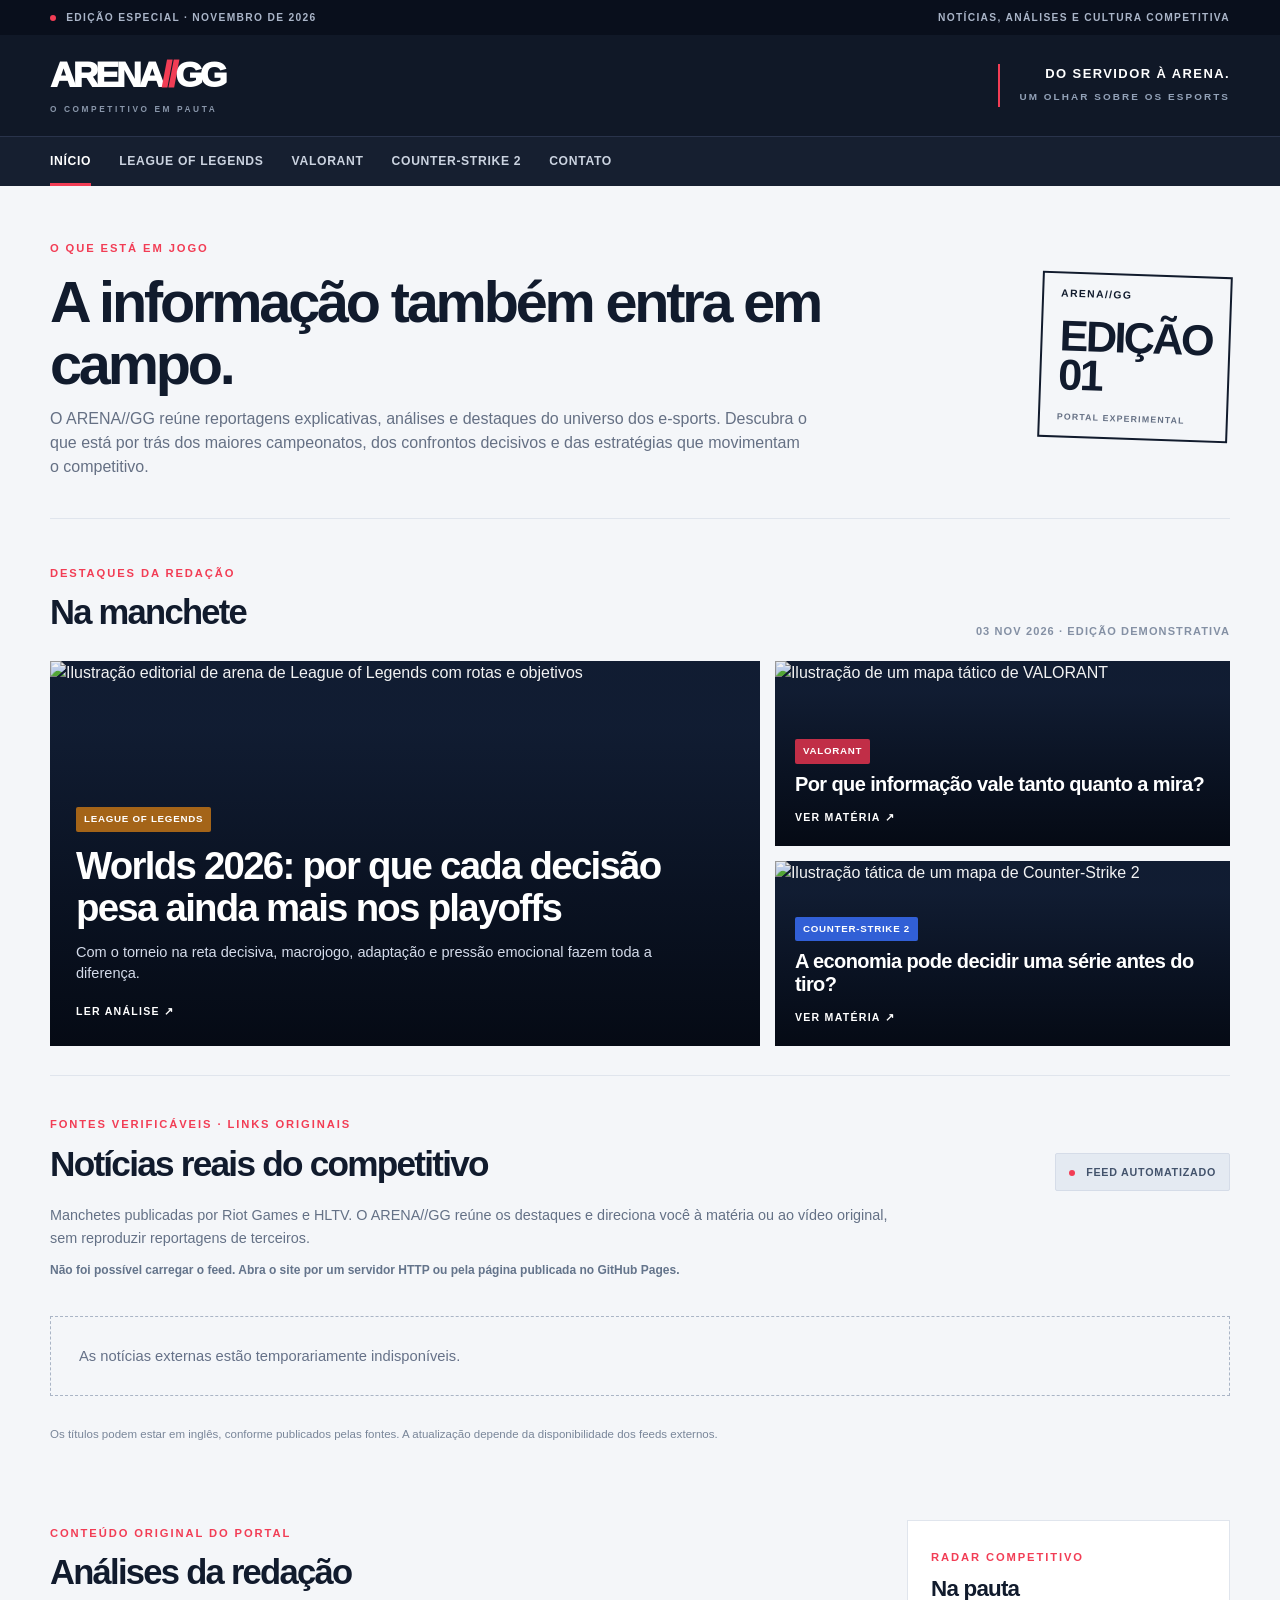
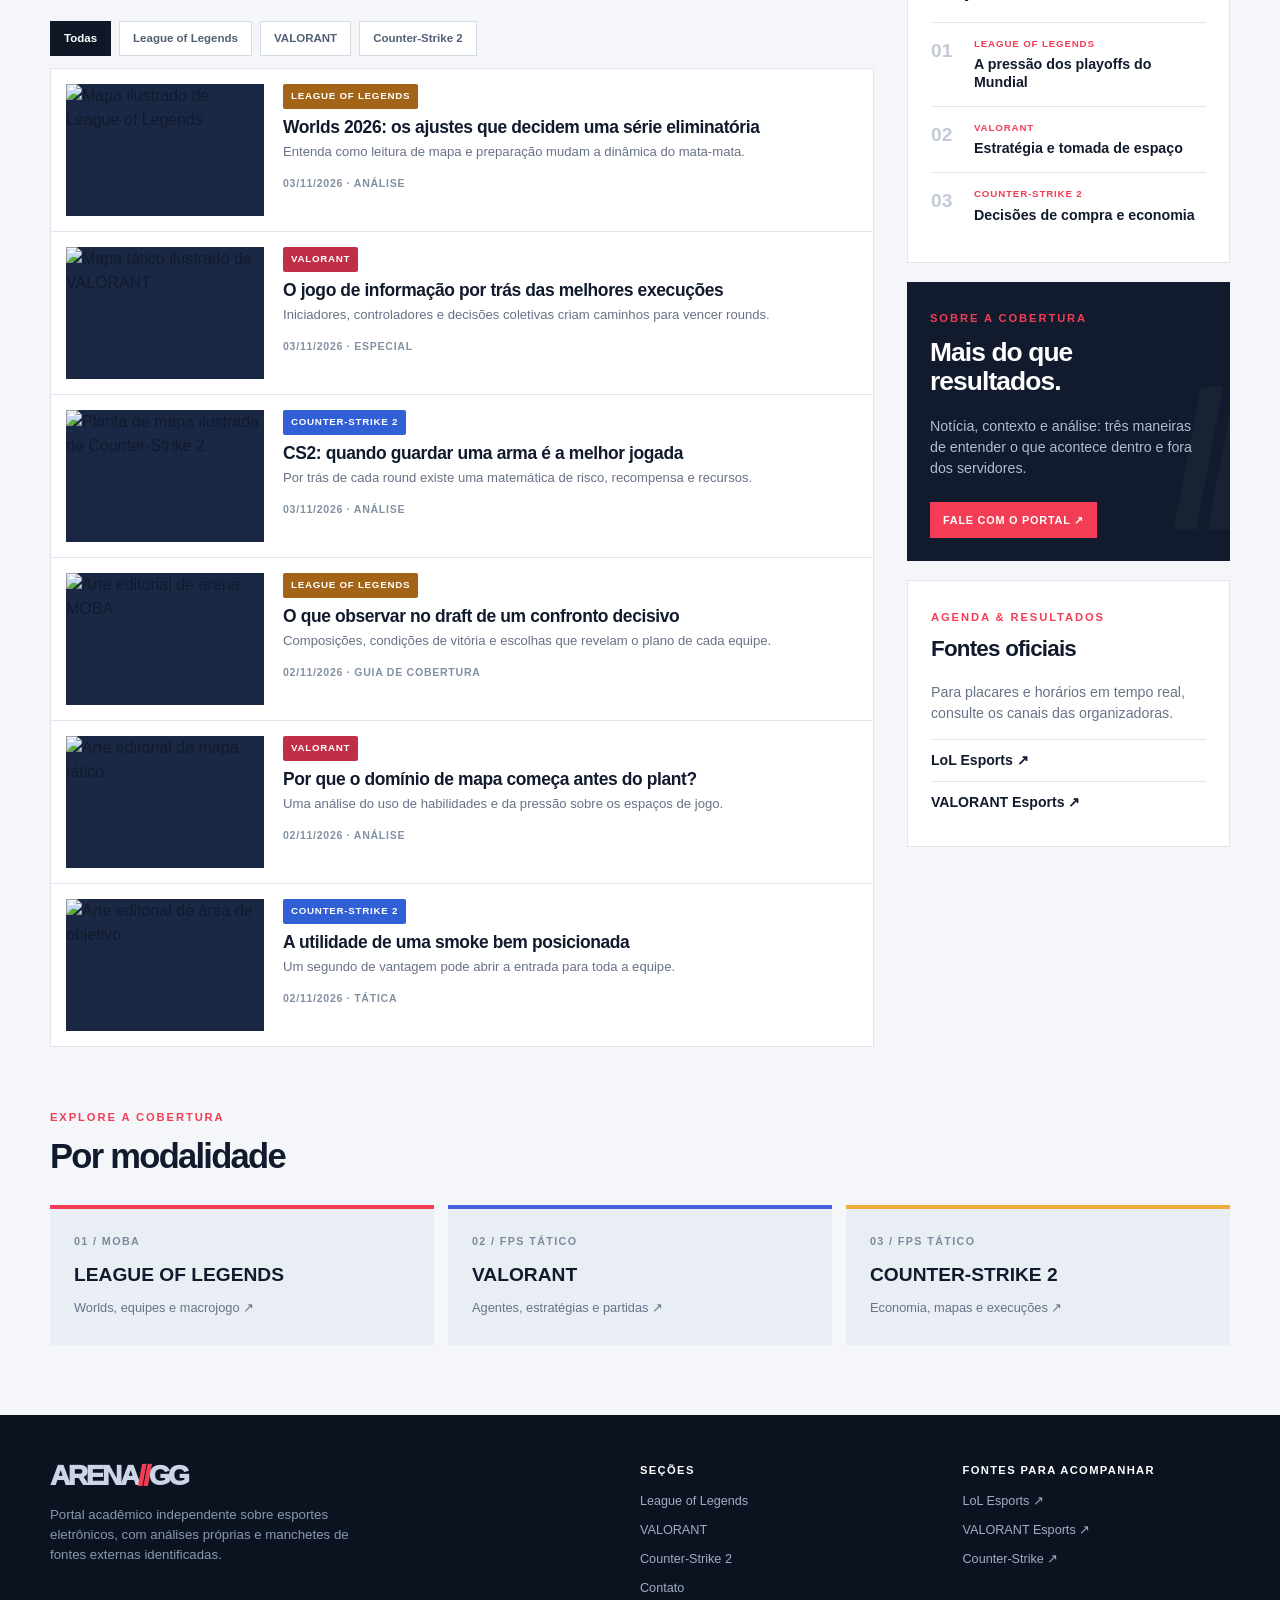
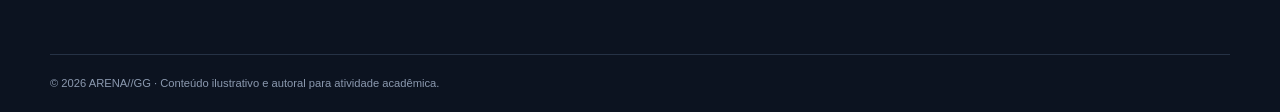
==== index.html @ a401335f "Add files via upload" ====
<!DOCTYPE html>
<html lang="pt-BR"><head><meta charset="UTF-8"><meta name="viewport" content="width=device-width,initial-scale=1"><meta name="theme-color" content="#101827"><meta name="description" content="Portal acadêmico de notícias e análises de League of Legends, VALORANT e Counter-Strike 2."><title>Início · Notícias de esports | ARENA//GG</title><link rel="stylesheet" href="style.css"><script src="script.js" defer></script></head>
<body><a class="skip" href="#conteudo">Pular para o conteúdo principal</a>
<div class="topline"><div class="shell top-inner"><span><span class="red-dot"></span> EDIÇÃO ESPECIAL · NOVEMBRO DE 2026</span><span>NOTÍCIAS, ANÁLISES E CULTURA COMPETITIVA</span></div></div>
<header class="site-header"><div class="shell head-row"><a class="logo" href="index.html" aria-label="ARENA GG - página inicial">ARENA<span>//</span>GG<small>O COMPETITIVO EM PAUTA</small></a><div class="header-caption"><strong>DO SERVIDOR À ARENA.</strong><small>UM OLHAR SOBRE OS ESPORTS</small></div><button class="menu-toggle" data-menu-toggle aria-expanded="false" aria-controls="nav-principal">MENU ☰</button></div>
<nav class="nav-strip" aria-label="Menu principal"><div class="shell nav-inner" id="nav-principal"><a href="index.html" aria-current="page">Início</a><a href="league-of-legends.html">League of Legends</a><a href="valorant.html">VALORANT</a><a href="counter-strike-2.html">Counter-Strike 2</a><a href="contato.html">Contato</a></div></nav></header>
<main id="conteudo"><section class="shell intro-strip"><div><span class="section-brow">O QUE ESTÁ EM JOGO</span><h1>A informação também entra em campo.</h1><p>O ARENA//GG reúne reportagens explicativas, análises e destaques do universo dos e-sports. Descubra o que está por trás dos maiores campeonatos, dos confrontos decisivos e das estratégias que movimentam o competitivo.</p></div><div class="edition-stamp"><span>ARENA//GG</span><strong>EDIÇÃO<br>01</strong><small>PORTAL EXPERIMENTAL</small></div></section>
<section class="shell news-feature" aria-labelledby="manchetes"><div class="section-heading"><div><span class="section-brow">DESTAQUES DA REDAÇÃO</span><h2 id="manchetes">Na manchete</h2></div><span class="date-label">03 NOV 2026 · EDIÇÃO DEMONSTRATIVA</span></div>
<div class="lead-grid">
<article class="lead-main"><a class="lead-image" href="league-of-legends.html"><img src="assets/league.svg" alt="Ilustração editorial de arena de League of Legends com rotas e objetivos" width="1200" height="740"><span class="image-shade"></span><div class="lead-caption"><span class="category cat-lol">LEAGUE OF LEGENDS</span><h3>Worlds 2026: por que cada decisão pesa ainda mais nos playoffs</h3><p>Com o torneio na reta decisiva, macrojogo, adaptação e pressão emocional fazem toda a diferença.</p><span class="read-marker">LER ANÁLISE <span aria-hidden="true">↗</span></span></div></a></article>
<div class="secondary-leads">
<article><a class="secondary-image" href="valorant.html"><img src="assets/valorant.svg" alt="Ilustração de um mapa tático de VALORANT" width="1200" height="740"><span class="image-shade"></span><div class="secondary-caption"><span class="category cat-val">VALORANT</span><h3>Por que informação vale tanto quanto a mira?</h3><span class="read-marker">VER MATÉRIA ↗</span></div></a></article>
<article><a class="secondary-image" href="counter-strike-2.html"><img src="assets/counter-strike.svg" alt="Ilustração tática de um mapa de Counter-Strike 2" width="1200" height="740"><span class="image-shade"></span><div class="secondary-caption"><span class="category cat-cs">COUNTER-STRIKE 2</span><h3>A economia pode decidir uma série antes do tiro?</h3><span class="read-marker">VER MATÉRIA ↗</span></div></a></article>
</div></div></section>

<section class="shell live-feed-section" aria-labelledby="feed-title">
  <div class="section-heading">
    <div><span class="section-brow">FONTES VERIFICÁVEIS · LINKS ORIGINAIS</span><h2 id="feed-title">Notícias reais do competitivo</h2></div>
    <span class="feed-pill"><span class="red-dot"></span> FEED AUTOMATIZADO</span>
  </div>
  <p class="feed-lead">Manchetes publicadas por Riot Games e HLTV. O ARENA//GG reúne os destaques e direciona você à matéria ou ao vídeo original, sem reproduzir reportagens de terceiros.</p>
  <p class="feed-status" data-feed-status>Carregando informações do arquivo de notícias...</p>
  <div class="live-news-grid" data-live-feed="all" data-limit="6" aria-live="polite"></div>
  <p class="feed-note">Os títulos podem estar em inglês, conforme publicados pelas fontes. A atualização depende da disponibilidade dos feeds externos.</p>
</section>
<section class="shell content-grid"><div class="news-feed"><div class="section-heading"><div><span class="section-brow">CONTEÚDO ORIGINAL DO PORTAL</span><h2>Análises da redação</h2></div></div><div class="filters" role="group" aria-label="Filtrar matérias por modalidade"><button class="filter is-selected" data-filter="all" aria-pressed="true">Todas</button><button class="filter" data-filter="lol" aria-pressed="false">League of Legends</button><button class="filter" data-filter="val" aria-pressed="false">VALORANT</button><button class="filter" data-filter="cs" aria-pressed="false">Counter-Strike 2</button></div>
<div class="news-list" id="lista-materias">
<article class="news-row" data-topic="lol"><a class="news-thumb" href="league-of-legends.html"><img src="assets/league.svg" alt="Mapa ilustrado de League of Legends" width="1200" height="740"></a><div><span class="category cat-lol">LEAGUE OF LEGENDS</span><h3><a href="league-of-legends.html">Worlds 2026: os ajustes que decidem uma série eliminatória</a></h3><p>Entenda como leitura de mapa e preparação mudam a dinâmica do mata-mata.</p><span class="meta">03/11/2026 · ANÁLISE</span></div></article>
<article class="news-row" data-topic="val"><a class="news-thumb" href="valorant.html"><img src="assets/valorant.svg" alt="Mapa tático ilustrado de VALORANT" width="1200" height="740"></a><div><span class="category cat-val">VALORANT</span><h3><a href="valorant.html">O jogo de informação por trás das melhores execuções</a></h3><p>Iniciadores, controladores e decisões coletivas criam caminhos para vencer rounds.</p><span class="meta">03/11/2026 · ESPECIAL</span></div></article>
<article class="news-row" data-topic="cs"><a class="news-thumb" href="counter-strike-2.html"><img src="assets/counter-strike.svg" alt="Planta de mapa ilustrada de Counter-Strike 2" width="1200" height="740"></a><div><span class="category cat-cs">COUNTER-STRIKE 2</span><h3><a href="counter-strike-2.html">CS2: quando guardar uma arma é a melhor jogada</a></h3><p>Por trás de cada round existe uma matemática de risco, recompensa e recursos.</p><span class="meta">03/11/2026 · ANÁLISE</span></div></article>
<article class="news-row" data-topic="lol"><a class="news-thumb" href="league-of-legends.html"><img src="assets/league.svg" alt="Arte editorial de arena MOBA" width="1200" height="740"></a><div><span class="category cat-lol">LEAGUE OF LEGENDS</span><h3><a href="league-of-legends.html">O que observar no draft de um confronto decisivo</a></h3><p>Composições, condições de vitória e escolhas que revelam o plano de cada equipe.</p><span class="meta">02/11/2026 · GUIA DE COBERTURA</span></div></article>
<article class="news-row" data-topic="val"><a class="news-thumb" href="valorant.html"><img src="assets/valorant.svg" alt="Arte editorial de mapa tático" width="1200" height="740"></a><div><span class="category cat-val">VALORANT</span><h3><a href="valorant.html">Por que o domínio de mapa começa antes do plant?</a></h3><p>Uma análise do uso de habilidades e da pressão sobre os espaços de jogo.</p><span class="meta">02/11/2026 · ANÁLISE</span></div></article>
<article class="news-row" data-topic="cs"><a class="news-thumb" href="counter-strike-2.html"><img src="assets/counter-strike.svg" alt="Arte editorial de área de objetivo" width="1200" height="740"></a><div><span class="category cat-cs">COUNTER-STRIKE 2</span><h3><a href="counter-strike-2.html">A utilidade de uma smoke bem posicionada</a></h3><p>Um segundo de vantagem pode abrir a entrada para toda a equipe.</p><span class="meta">02/11/2026 · TÁTICA</span></div></article>
</div></div>
<aside class="sidebar" aria-label="Outras informações do portal"><div class="side-module"><span class="section-brow">RADAR COMPETITIVO</span><h2>Na pauta</h2><div class="radar"><span class="radar-num">01</span><div><span>LEAGUE OF LEGENDS</span><a href="league-of-legends.html">A pressão dos playoffs do Mundial</a></div></div><div class="radar"><span class="radar-num">02</span><div><span>VALORANT</span><a href="valorant.html">Estratégia e tomada de espaço</a></div></div><div class="radar"><span class="radar-num">03</span><div><span>COUNTER-STRIKE 2</span><a href="counter-strike-2.html">Decisões de compra e economia</a></div></div></div>
<div class="side-module side-dark"><span class="section-brow">SOBRE A COBERTURA</span><h2>Mais do que resultados.</h2><p>Notícia, contexto e análise: três maneiras de entender o que acontece dentro e fora dos servidores.</p><a href="contato.html">FALE COM O PORTAL ↗</a></div>
<div class="side-module"><span class="section-brow">AGENDA & RESULTADOS</span><h2>Fontes oficiais</h2><p>Para placares e horários em tempo real, consulte os canais das organizadoras.</p><a class="side-link" href="https://lolesports.com/pt-BR" target="_blank" rel="noopener noreferrer">LoL Esports ↗</a><a class="side-link" href="https://valorantesports.com/pt-BR" target="_blank" rel="noopener noreferrer">VALORANT Esports ↗</a></div></aside></section>
<section class="shell departments"><div class="section-heading"><div><span class="section-brow">EXPLORE A COBERTURA</span><h2>Por modalidade</h2></div></div><div class="departments-grid"><a href="league-of-legends.html"><span>01 / MOBA</span><strong>LEAGUE OF LEGENDS</strong><small>Worlds, equipes e macrojogo ↗</small></a><a href="valorant.html"><span>02 / FPS TÁTICO</span><strong>VALORANT</strong><small>Agentes, estratégias e partidas ↗</small></a><a href="counter-strike-2.html"><span>03 / FPS TÁTICO</span><strong>COUNTER-STRIKE 2</strong><small>Economia, mapas e execuções ↗</small></a></div></section></main>
<footer class="footer"><div class="shell foot-grid"><div><a href="index.html" class="logo foot-logo">ARENA<span>//</span>GG</a><p>Portal acadêmico independente sobre esportes eletrônicos, com análises próprias e manchetes de fontes externas identificadas.</p></div><div><strong>SEÇÕES</strong><a href="league-of-legends.html">League of Legends</a><a href="valorant.html">VALORANT</a><a href="counter-strike-2.html">Counter-Strike 2</a><a href="contato.html">Contato</a></div><div><strong>FONTES PARA ACOMPANHAR</strong><a href="https://lolesports.com/pt-BR" target="_blank" rel="noopener noreferrer">LoL Esports ↗</a><a href="https://valorantesports.com/pt-BR" target="_blank" rel="noopener noreferrer">VALORANT Esports ↗</a><a href="https://www.counter-strike.net/" target="_blank" rel="noopener noreferrer">Counter-Strike ↗</a></div></div><div class="shell foot-bottom">© 2026 ARENA//GG · Conteúdo ilustrativo e autoral para atividade acadêmica.</div></footer></body></html>
---- style.css ----
/* ARENA//GG | portal de e-sports / projeto acadêmico */
:root{--bg:#f4f6f9;--white:#fff;--ink:#111b2d;--muted:#657084;--line:#e0e5ed;--nav:#101827;--nav2:#161f30;--red:#f23d55;--blue:#3459eb;--warm:#fbab37;--max:1180px}
*{box-sizing:border-box}html{scroll-behavior:smooth}body{margin:0;background:var(--bg);color:var(--ink);font-family:Arial,Helvetica,sans-serif;line-height:1.5}a{color:inherit;text-decoration:none}a:hover{color:var(--red)}img{display:block;width:100%;height:auto}button,input,textarea,select{font:inherit}button{cursor:pointer}a:focus-visible,button:focus-visible,input:focus-visible,textarea:focus-visible,select:focus-visible{outline:3px solid var(--blue);outline-offset:3px}.shell{width:min(calc(100% - 44px),var(--max));margin-inline:auto}.skip{position:absolute;top:-90px;left:15px;background:white;padding:12px;z-index:100}.skip:focus{top:12px}.topline{background:#090f1c;color:#aab5c8;font-size:.64rem;letter-spacing:.13em;font-weight:800}.top-inner{display:flex;justify-content:space-between;gap:16px;align-items:center;min-height:35px}.red-dot{display:inline-block;width:6px;height:6px;background:var(--red);border-radius:50%;margin-right:6px;vertical-align:middle}.site-header{background:var(--nav);color:#fff}.head-row{min-height:101px;display:flex;align-items:center;justify-content:space-between;gap:30px}.logo{font-size:2.22rem;line-height:1;font-weight:1000;letter-spacing:-.084em;display:inline-block;white-space:nowrap}.logo span{color:var(--red)}.logo small{display:block;color:#8996aa;font-size:.52rem;letter-spacing:.31em;font-weight:900;margin-top:11px}.header-caption{text-align:right;border-left:2px solid var(--red);padding-left:19px}.header-caption strong{display:block;letter-spacing:.11em;font-size:.81rem}.header-caption small{font-size:.62rem;letter-spacing:.21em;color:#93a2b8;font-weight:800}.nav-strip{border-top:1px solid #29334b;background:var(--nav2)}.nav-inner{display:flex;align-items:center;gap:28px;min-height:49px}.nav-inner a{display:flex;align-items:center;align-self:stretch;white-space:nowrap;font-size:.76rem;letter-spacing:.055em;font-weight:800;color:#cbd3e0;border-bottom:3px solid transparent;padding-top:3px;text-transform:uppercase}.nav-inner a:hover,.nav-inner a[aria-current="page"]{border-bottom-color:var(--red);color:white}.menu-toggle{display:none;background:#222d41;color:white;border:1px solid #4a566f;border-radius:4px;padding:9px 13px;font-size:.74rem;font-weight:900}.intro-strip{display:flex;justify-content:space-between;gap:45px;align-items:center;padding:49px 0 39px;border-bottom:1px solid var(--line)}.intro-strip>div:first-child{max-width:840px}.section-brow{font-size:.7rem;color:var(--red);letter-spacing:.17em;font-weight:900;text-transform:uppercase}.intro-strip h1{font-size:clamp(2.25rem,4.5vw,3.9rem);line-height:1.08;letter-spacing:-.055em;margin:12px 0}.intro-strip p{font-size:1rem;color:var(--muted);margin:0;max-width:760px}.edition-stamp{border:2px solid var(--ink);padding:12px 17px;min-width:158px;transform:rotate(2deg);flex-shrink:0}.edition-stamp span,.edition-stamp small{display:block;font-size:.65rem;letter-spacing:.13em;font-weight:900}.edition-stamp strong{display:block;font-size:2.7rem;line-height:.92;letter-spacing:-.06em;margin:15px 0}.edition-stamp small{color:var(--muted);font-size:.55rem}.news-feature{padding:41px 0 29px}.section-heading{display:flex;align-items:end;justify-content:space-between;gap:18px;margin-bottom:22px}.section-heading h2{font-size:clamp(1.65rem,2.7vw,2.22rem);letter-spacing:-.05em;margin:3px 0 0;font-weight:900}.date-label{font-size:.69rem;color:#8490a4;font-weight:900;letter-spacing:.1em}.lead-grid{display:grid;grid-template-columns:1.56fr 1fr;gap:15px}.lead-main,.secondary-leads article{min-width:0}.lead-image,.secondary-image{position:relative;display:block;overflow:hidden;background:#111d33;height:100%;min-height:385px;color:white}.lead-image img,.secondary-image img{position:absolute;inset:0;width:100%;height:100%;object-fit:cover;transition:transform .4s}.lead-image:hover img,.secondary-image:hover img{transform:scale(1.05)}.image-shade{position:absolute;inset:0;background:linear-gradient(0deg,rgba(5,10,20,.98) 0%,rgba(8,15,29,.76) 40%,rgba(10,15,30,.05) 83%)}.lead-caption,.secondary-caption{position:absolute;left:26px;bottom:24px;right:26px}.lead-caption h3{font-size:clamp(1.6rem,3vw,2.4rem);letter-spacing:-.045em;line-height:1.09;margin:13px 0;font-weight:900;max-width:610px}.lead-caption p{color:#d4dbea;font-size:.91rem;max-width:580px;margin:0 0 13px}.read-marker{font-size:.66rem;letter-spacing:.12em;font-weight:900;color:#fff}.secondary-leads{display:grid;grid-template-rows:1fr 1fr;gap:15px}.secondary-image{min-height:185px}.secondary-caption{left:20px;right:18px;bottom:18px}.secondary-caption h3{font-size:1.25rem;line-height:1.12;margin:9px 0 9px;letter-spacing:-.03em}.category{display:inline-block;vertical-align:middle;color:white;font-size:.61rem;letter-spacing:.075em;font-weight:900;padding:5px 8px;border-radius:2px}.cat-lol{background:#a46418}.cat-val{background:#c12e47}.cat-cs{background:#315fd6}.content-grid{display:grid;grid-template-columns:minmax(0,1fr) 323px;gap:33px;padding:30px 0 50px}.filters{display:flex;gap:8px;flex-wrap:wrap;margin:0 0 12px}.filter{border:1px solid #d3dbe6;background:#fff;padding:8px 13px;font-size:.72rem;font-weight:800;color:#516075}.filter:hover,.filter.is-selected{background:var(--nav);color:white;border-color:var(--nav)}.news-list{background:white;border:1px solid var(--line)}.news-row{display:grid;grid-template-columns:198px minmax(0,1fr);gap:19px;padding:15px;border-bottom:1px solid var(--line)}.news-row:last-child{border-bottom:0}.news-row[hidden]{display:none}.news-thumb{height:132px;overflow:hidden;background:#1a2845;display:block}.news-thumb img{width:100%;height:100%;object-fit:cover;transition:transform .25s}.news-thumb:hover img{transform:scale(1.04)}.news-row h3{font-size:1.09rem;margin:8px 0 4px;letter-spacing:-.022em;line-height:1.2}.news-row p{font-size:.82rem;color:#677286;margin:4px 0 8px}.meta{font-size:.66rem;color:#8190a2;font-weight:900;letter-spacing:.07em}.sidebar{display:flex;flex-direction:column;gap:19px}.side-module{background:white;border:1px solid var(--line);padding:23px}.side-module h2{font-size:1.4rem;line-height:1.1;letter-spacing:-.035em;margin:9px 0 20px}.side-module p{font-size:.89rem;color:#687387}.radar{display:grid;grid-template-columns:33px 1fr;gap:10px;border-top:1px solid var(--line);padding:14px 0}.radar-num{font-size:1.2rem;color:#c3cbd7;font-weight:900}.radar span:not(.radar-num){display:block;color:var(--red);font-size:.61rem;letter-spacing:.085em;font-weight:900}.radar a{font-weight:900;display:block;line-height:1.25;margin-top:5px;font-size:.89rem}.side-dark{background:#111b2d;color:white;border:0;position:relative;overflow:hidden}.side-dark:before{content:'//';position:absolute;right:-10px;bottom:-43px;font-size:12rem;font-weight:900;color:rgba(255,255,255,.03);letter-spacing:-.1em}.side-dark h2{font-size:1.65rem}.side-dark p{color:#afbdd1;position:relative}.side-dark a{display:inline-block;color:white;background:var(--red);padding:10px 13px;font-size:.68rem;font-weight:900;letter-spacing:.07em;margin-top:8px;position:relative}.side-link{display:block;border-top:1px solid var(--line);padding:10px 0;font-size:.88rem;font-weight:800}.departments{padding:7px 0 70px}.departments-grid{display:grid;grid-template-columns:repeat(3,1fr);gap:14px}.departments-grid a{background:#e9edf4;border-top:4px solid var(--red);padding:24px;display:block;min-height:140px;transition:transform .2s}.departments-grid a:nth-child(2){border-color:#4b62de}.departments-grid a:nth-child(3){border-color:#efac3b}.departments-grid a:hover{transform:translateY(-3px);color:var(--ink)}.departments-grid span{display:block;color:#7c8a9e;font-size:.67rem;font-weight:900;letter-spacing:.13em}.departments-grid strong{display:block;font-size:1.2rem;line-height:1.18;margin:15px 0 8px}.departments-grid small{font-size:.8rem;color:#677388}.footer{background:#0c1320;color:#cbd5e6}.foot-grid{display:grid;grid-template-columns:2fr 1fr 1fr;gap:55px;padding:47px 0}.foot-logo{font-size:1.75rem}.foot-grid p{max-width:320px;color:#8798af;font-size:.83rem}.foot-grid strong{display:block;font-size:.7rem;letter-spacing:.12em;color:white;margin-bottom:13px}.foot-grid div:not(:first-child) a{display:block;color:#a0adc1;font-size:.79rem;margin:10px 0}.foot-grid a:hover{color:white}.foot-bottom{border-top:1px solid #263245;padding:20px 0;color:#8b99af;font-size:.7rem}.crumb{font-size:.67rem;color:#818da2;letter-spacing:.09em;font-weight:900;text-transform:uppercase;padding-top:32px}.crumb a{color:var(--red)}.crumb span{margin-left:7px}.article-head{padding:37px 0 31px}.article-topic{font-size:.69rem;color:#8994a5;font-weight:900;letter-spacing:.1em}.mini-divider{display:inline-block;height:3px;width:24px;background:#c5cdd7;vertical-align:middle;margin:0 12px}.article-head h1{font-size:clamp(2.5rem,5.2vw,4.8rem);line-height:1.04;letter-spacing:-.066em;max-width:1000px;margin:16px 0}.article-head>p{color:#5e6b7d;font-size:1.13rem;max-width:780px;margin:0 0 24px}.byline{display:flex;align-items:center;gap:12px}.author-mark{display:grid;place-items:center;width:37px;height:37px;border-radius:50%;background:#142239;color:white;font-size:.73rem;font-weight:900}.byline strong{display:block;font-size:.79rem}.byline small{display:block;color:#8490a2;font-size:.68rem;margin-top:2px}.article-banner{position:relative;background:#192b46}.article-banner img{max-height:440px;object-fit:cover}.article-banner>span{position:absolute;right:12px;bottom:12px;background:#121b2de8;color:#d8e0ec;padding:6px 9px;font-size:.6rem;letter-spacing:.07em;font-weight:900}.article-main{display:grid;grid-template-columns:minmax(0,730px) minmax(245px,1fr);gap:70px;padding:49px 0 45px}.article-copy{font-family:Georgia,'Times New Roman',serif;font-size:1.13rem;line-height:1.86;color:#2e3948}.article-copy p{margin:0 0 21px}.article-copy h2{font-family:Arial,Helvetica,sans-serif;font-size:1.55rem;color:var(--ink);line-height:1.17;margin:38px 0 14px;letter-spacing:-.03em}.article-copy strong{color:var(--ink)}.article-copy .drop:first-letter{float:left;font-size:3.5rem;line-height:.86;padding:6px 8px 0 0;color:var(--red);font-weight:900}.article-copy blockquote{font-size:1.43rem;line-height:1.32;color:var(--ink);font-weight:bold;border-left:4px solid var(--red);padding:16px 23px;margin:33px 0;background:#e9edf3}.article-source{background:#e9edf4;padding:15px 20px;font-size:.82rem;font-family:Arial;color:#5c6a80}.article-source a{color:#2445b8;font-weight:800}.article-aside{display:flex;flex-direction:column;gap:20px}.related{border-top:1px solid var(--line);padding:38px 0 75px}.related-grid{display:grid;grid-template-columns:1fr 1fr;gap:15px}.related-card{background:white;border:1px solid var(--line);padding:25px}.related-card>span{color:var(--red);font-weight:900;font-size:.64rem;letter-spacing:.1em}.related-card h3{font-size:1.3rem;letter-spacing:-.03em;margin:11px 0 8px}.related-card p{color:#657184;font-size:.87rem;margin:0}.all-news{display:inline-block;margin-top:25px;font-size:.78rem;font-weight:900;letter-spacing:.06em;color:#304bc4}.contact-head{padding:36px 0 25px}.contact-head h1{font-size:clamp(2.5rem,5vw,4.5rem);line-height:1.04;letter-spacing:-.06em;max-width:780px;margin:13px 0 18px}.contact-head p{font-size:1.05rem;color:#687587;max-width:750px}.contact-layout{display:grid;grid-template-columns:minmax(0,1.5fr) minmax(270px,.8fr);gap:31px;padding:10px 0 85px}.contact-panel{background:white;border:1px solid var(--line);padding:31px}.contact-panel h2{font-size:1.65rem;margin:0 0 5px;letter-spacing:-.04em}.contact-panel>p{font-size:.87rem;color:#667184;margin-bottom:25px}.contact-panel label{display:block;font-size:.8rem;font-weight:900;margin-bottom:17px}.contact-panel input,.contact-panel textarea,.contact-panel select{display:block;width:100%;padding:12px;border:1px solid #cbd4e0;background:#f8fafd;margin-top:6px;color:var(--ink);border-radius:3px}.contact-fields{display:grid;grid-template-columns:1fr 1fr;gap:14px}.primary-button{border:0;background:var(--red);color:white;font-size:.76rem;font-weight:900;letter-spacing:.08em;padding:14px 20px}.preview{margin-top:20px;padding:20px;background:#eef2f7;border-left:3px solid #3860d2}.preview h3{margin:0 0 8px}.preview p{color:#5d6a7c;font-size:.82rem}.preview pre{white-space:pre-wrap;overflow-wrap:anywhere}.preview button{background:#152239;border:0;color:white;padding:10px 16px;font-size:.75rem;font-weight:900}.contact-info{display:flex;flex-direction:column;gap:18px}
@media(max-width:900px){.content-grid{grid-template-columns:minmax(0,1fr) 275px;gap:20px}.news-row{grid-template-columns:160px 1fr}.news-thumb{height:122px}.article-main{gap:25px}.intro-strip{gap:25px}}
@media(max-width:720px){.shell{width:min(calc(100% - 28px),var(--max))}.top-inner{min-height:28px}.top-inner>span:last-child{display:none}.head-row{min-height:79px}.header-caption{display:none}.logo{font-size:1.85rem}.menu-toggle{display:block}.nav-strip{border-top:0}.nav-inner{display:none;flex-direction:column;align-items:stretch;min-height:0;gap:0;padding-bottom:9px}.nav-inner.open{display:flex}.nav-inner a{padding:12px 6px;border-bottom:1px solid #2a3751}.nav-inner a[aria-current="page"]{border-left:3px solid var(--red);padding-left:14px}.intro-strip{padding:30px 0;gap:10px}.intro-strip h1{font-size:2.3rem}.intro-strip p{font-size:.92rem}.edition-stamp{display:none}.section-heading{align-items:start;flex-direction:column;gap:4px}.date-label{font-size:.6rem}.news-feature{padding:27px 0}.lead-grid{grid-template-columns:1fr}.lead-image{min-height:345px}.lead-caption{left:19px;right:19px;bottom:18px}.lead-caption h3{font-size:1.9rem}.secondary-leads{grid-template-columns:1fr 1fr;grid-template-rows:auto;gap:12px}.secondary-image{min-height:210px}.secondary-caption{left:12px;right:12px;bottom:12px}.secondary-caption h3{font-size:1rem}.secondary-caption .read-marker{font-size:.56rem}.content-grid,.article-main,.contact-layout{grid-template-columns:1fr;gap:23px}.news-row{grid-template-columns:35% 1fr;gap:12px;padding:10px}.news-thumb{height:118px}.news-row h3{font-size:.94rem}.news-row p{font-size:.76rem}.sidebar{display:grid;grid-template-columns:1fr 1fr;align-items:start}.sidebar .side-module:last-child{grid-column:1/-1}.departments-grid{grid-template-columns:1fr}.departments-grid a{min-height:120px}.foot-grid{grid-template-columns:1fr 1fr;gap:25px}.foot-grid>div:first-child{grid-column:1/-1}.article-head{padding:25px 0}.article-head h1{font-size:2.65rem}.article-head>p{font-size:1rem}.article-main{padding-top:28px}.article-copy{font-size:1.04rem}.article-aside{display:grid;grid-template-columns:1fr 1fr}.related-grid{grid-template-columns:1fr}.contact-head{padding:29px 0 18px}.contact-panel{padding:20px}}
@media(max-width:480px){.secondary-leads{grid-template-columns:1fr}.secondary-image{min-height:180px}.lead-caption h3{font-size:1.6rem}.lead-caption p{font-size:.81rem}.sidebar,.article-aside{grid-template-columns:1fr}.news-row p{display:none}.news-row h3{font-size:.88rem}.news-thumb{height:105px}.filters{gap:5px}.filter{padding:7px 8px;font-size:.65rem}.foot-grid{grid-template-columns:1fr}.foot-grid>div:first-child{grid-column:auto}.contact-fields{grid-template-columns:1fr}.article-head h1{font-size:2.15rem}.article-banner img{min-height:220px;object-fit:cover}}
@media(prefers-reduced-motion:reduce){*,*::before,*::after{transition:none!important;scroll-behavior:auto!important}}

/* Feed de notícias externas com créditos e links para as fontes */
.live-feed-section{padding:35px 0 47px;border-top:1px solid var(--line)}
.live-feed-section .section-heading{margin-bottom:13px}
.live-feed-section .section-heading h2{font-size:clamp(1.65rem,3vw,2.2rem)}
.feed-lead{max-width:850px;color:#647186;font-size:.9rem;line-height:1.6;margin:0 0 8px}
.feed-status{font-size:.75rem;color:#64748b;font-weight:750;margin:11px 0 22px}
.feed-pill{font-size:.67rem;font-weight:900;letter-spacing:.07em;color:#43536c;background:#e4eaf2;border:1px solid #d5dce8;padding:10px 13px;border-radius:2px}
.feed-pill .red-dot{display:inline-block;margin-right:7px}
.live-news-grid{display:grid;grid-template-columns:repeat(3,minmax(0,1fr));gap:17px}
.live-card{background:white;border:1px solid var(--line);min-width:0;box-shadow:0 1px 2px #1f2b3d08}
.live-card-link{display:block;height:100%}
.live-card-visual{background:#172641;aspect-ratio:16/9;overflow:hidden}
.live-card-visual img{width:100%;height:100%;object-fit:cover;transition:transform .25s}
.live-card-link:hover img{transform:scale(1.04)}
.live-card-content{padding:18px 18px 20px}
.live-card-content h3{font-size:1.06rem;line-height:1.28;margin:10px 0;letter-spacing:-.025em}
.live-card-content p{font-size:.78rem;line-height:1.45;color:#687689;margin:0 0 13px}
.live-meta{display:block;color:#6d7b92;font-size:.65rem;letter-spacing:.035em;font-weight:850;margin-top:14px}
.feed-note{font-size:.72rem;color:#798699;margin:15px 0 0}
.feed-empty{grid-column:1/-1;border:1px dashed #aab5c6;background:#f4f6f9;padding:28px;color:#657188;font-size:.92rem}
.article-feed{padding-top:45px;padding-bottom:45px}
@media(max-width:900px){.live-news-grid{grid-template-columns:repeat(2,minmax(0,1fr))}}
@media(max-width:610px){.live-news-grid{grid-template-columns:1fr}.live-card-link{display:grid;grid-template-columns:32% 1fr}.live-card-visual{height:100%;min-height:150px;aspect-ratio:auto}.live-card-content{padding:14px}.live-card-content h3{font-size:.94rem;margin:8px 0}.live-card-content p{display:none}.live-meta{font-size:.61rem}.feed-pill{font-size:.58rem}}
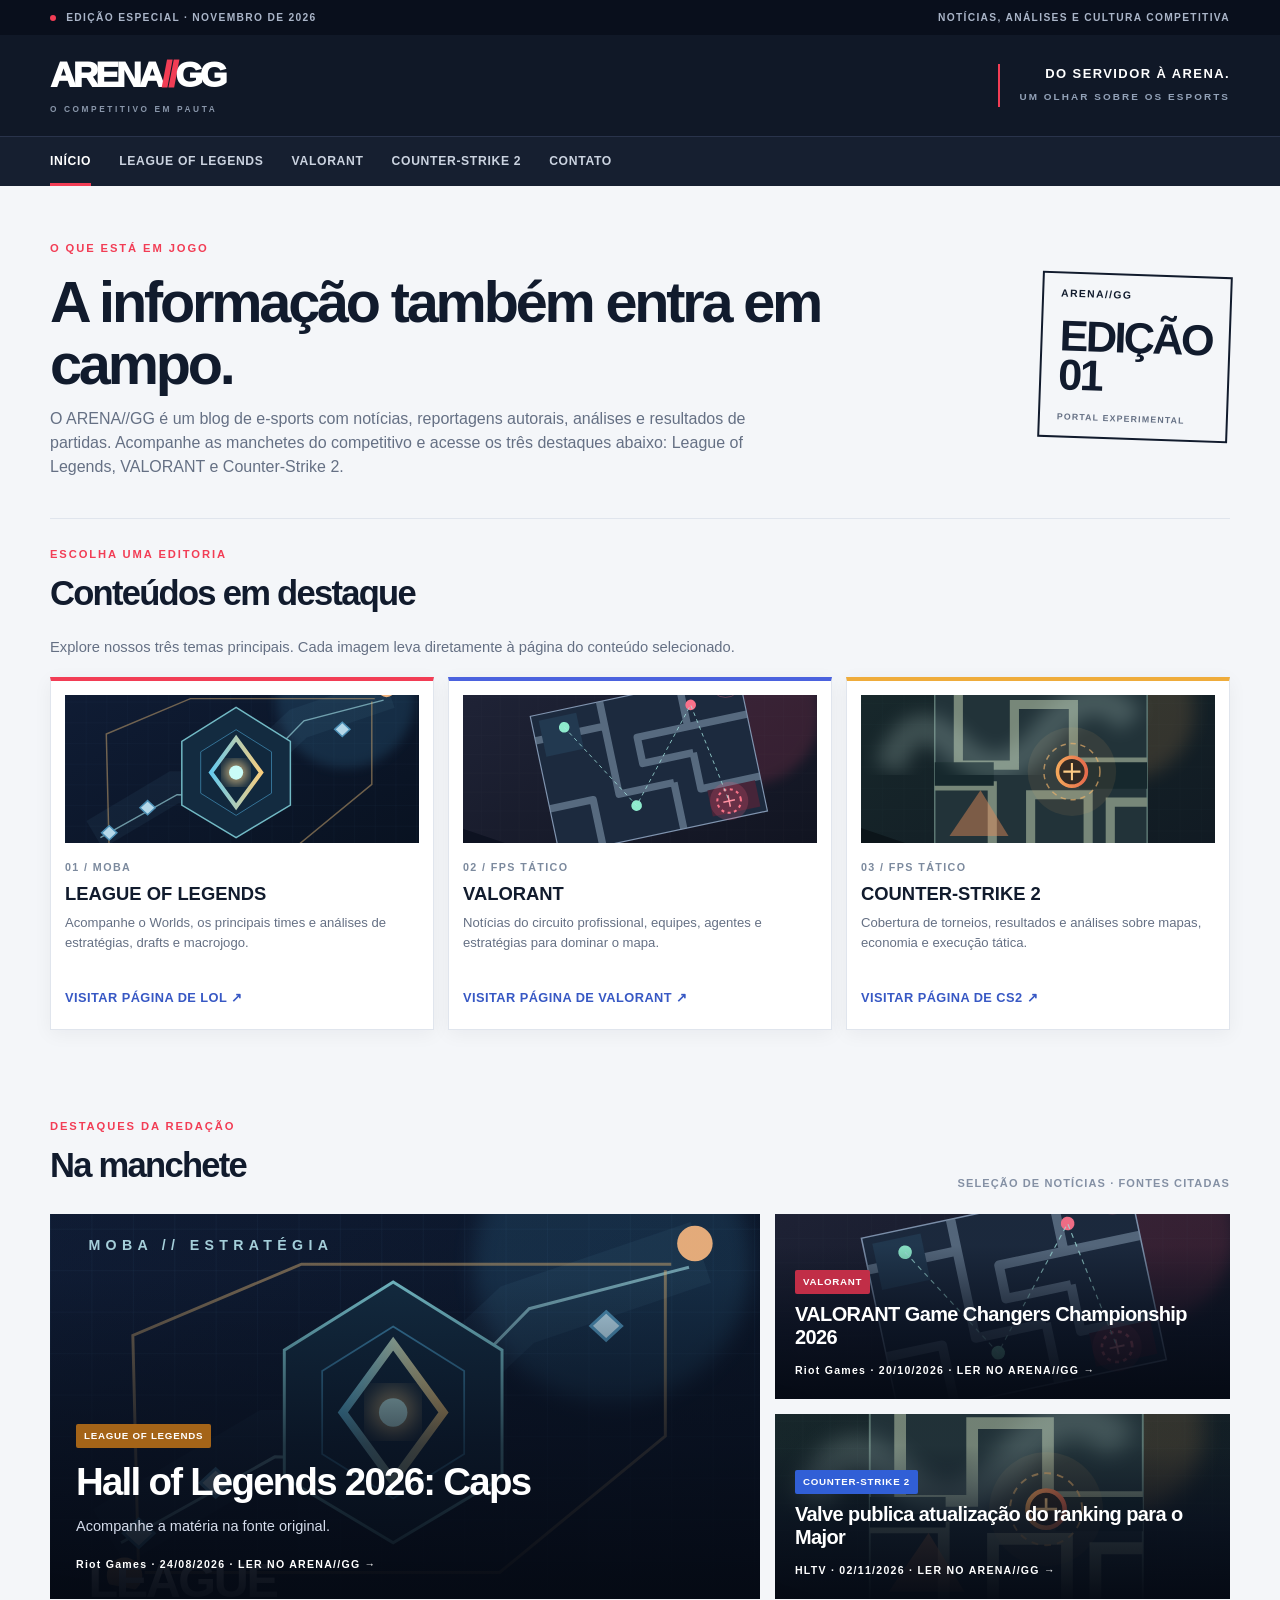
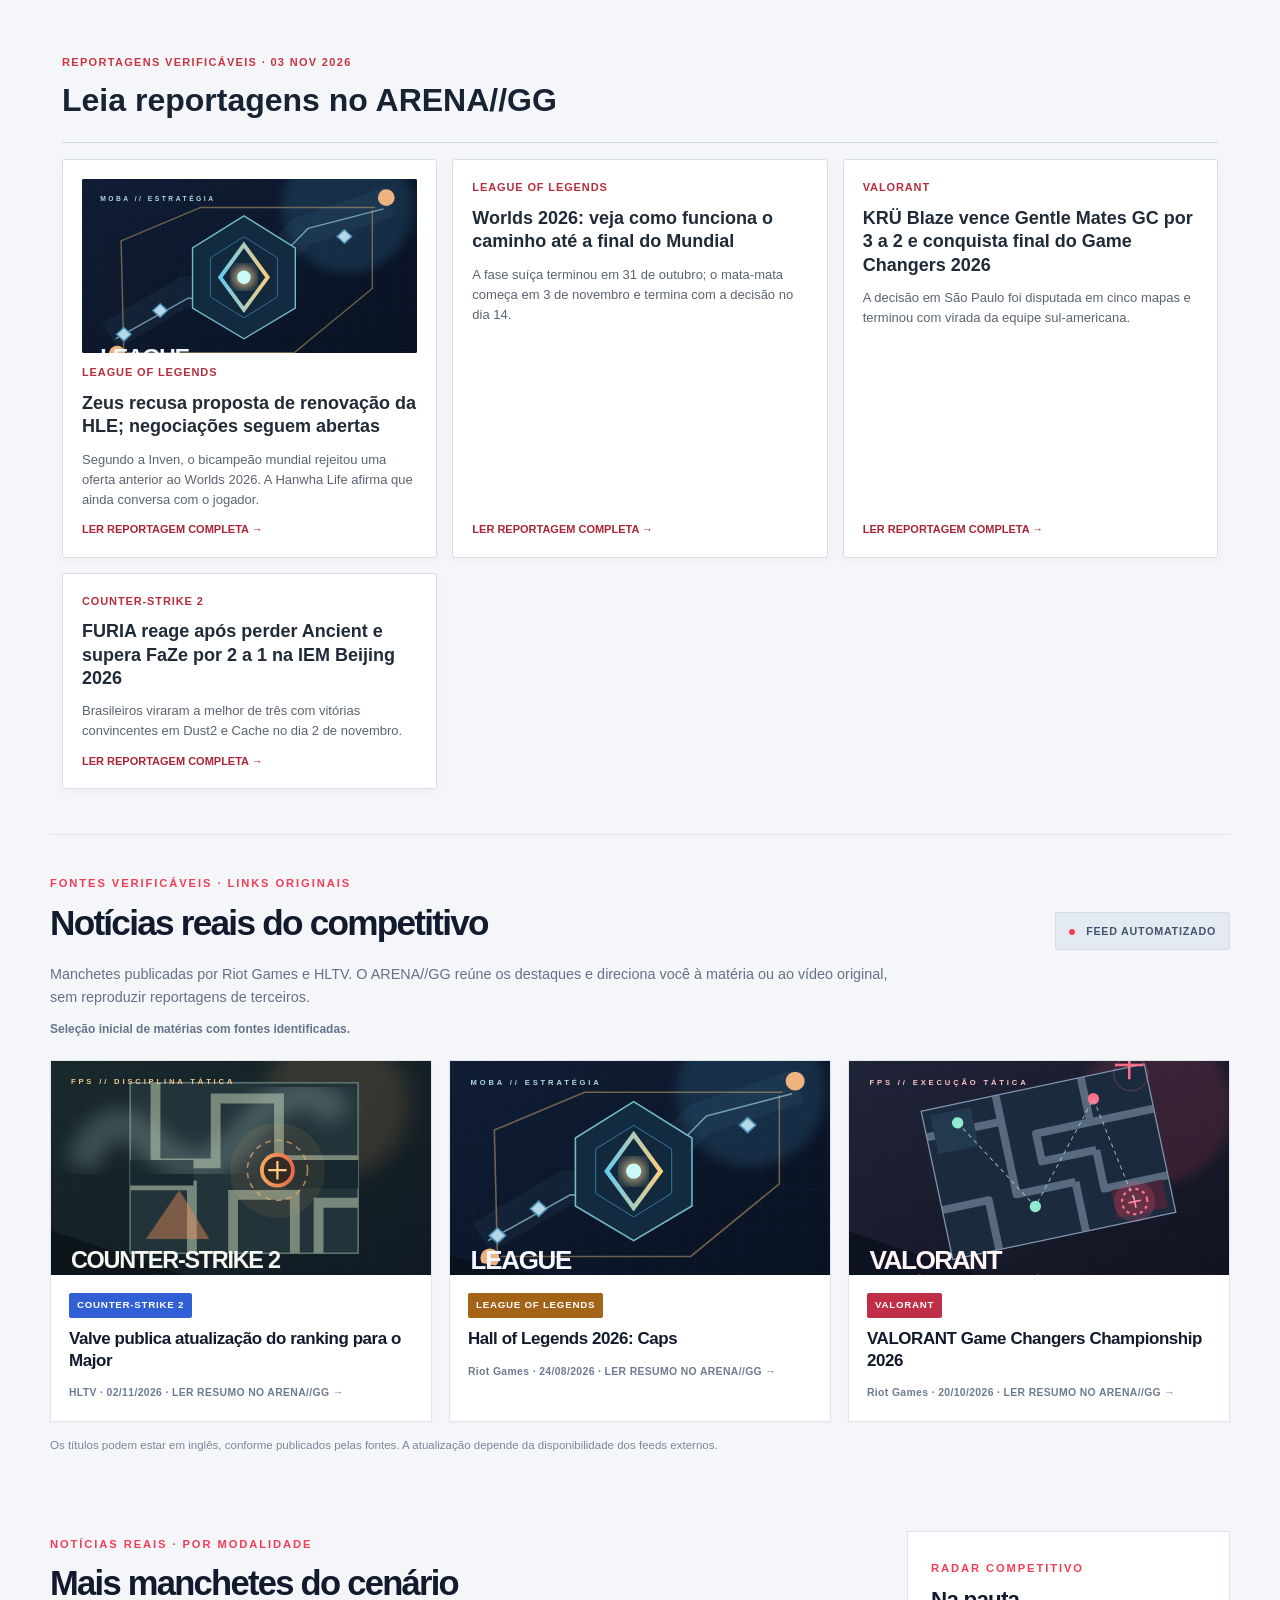
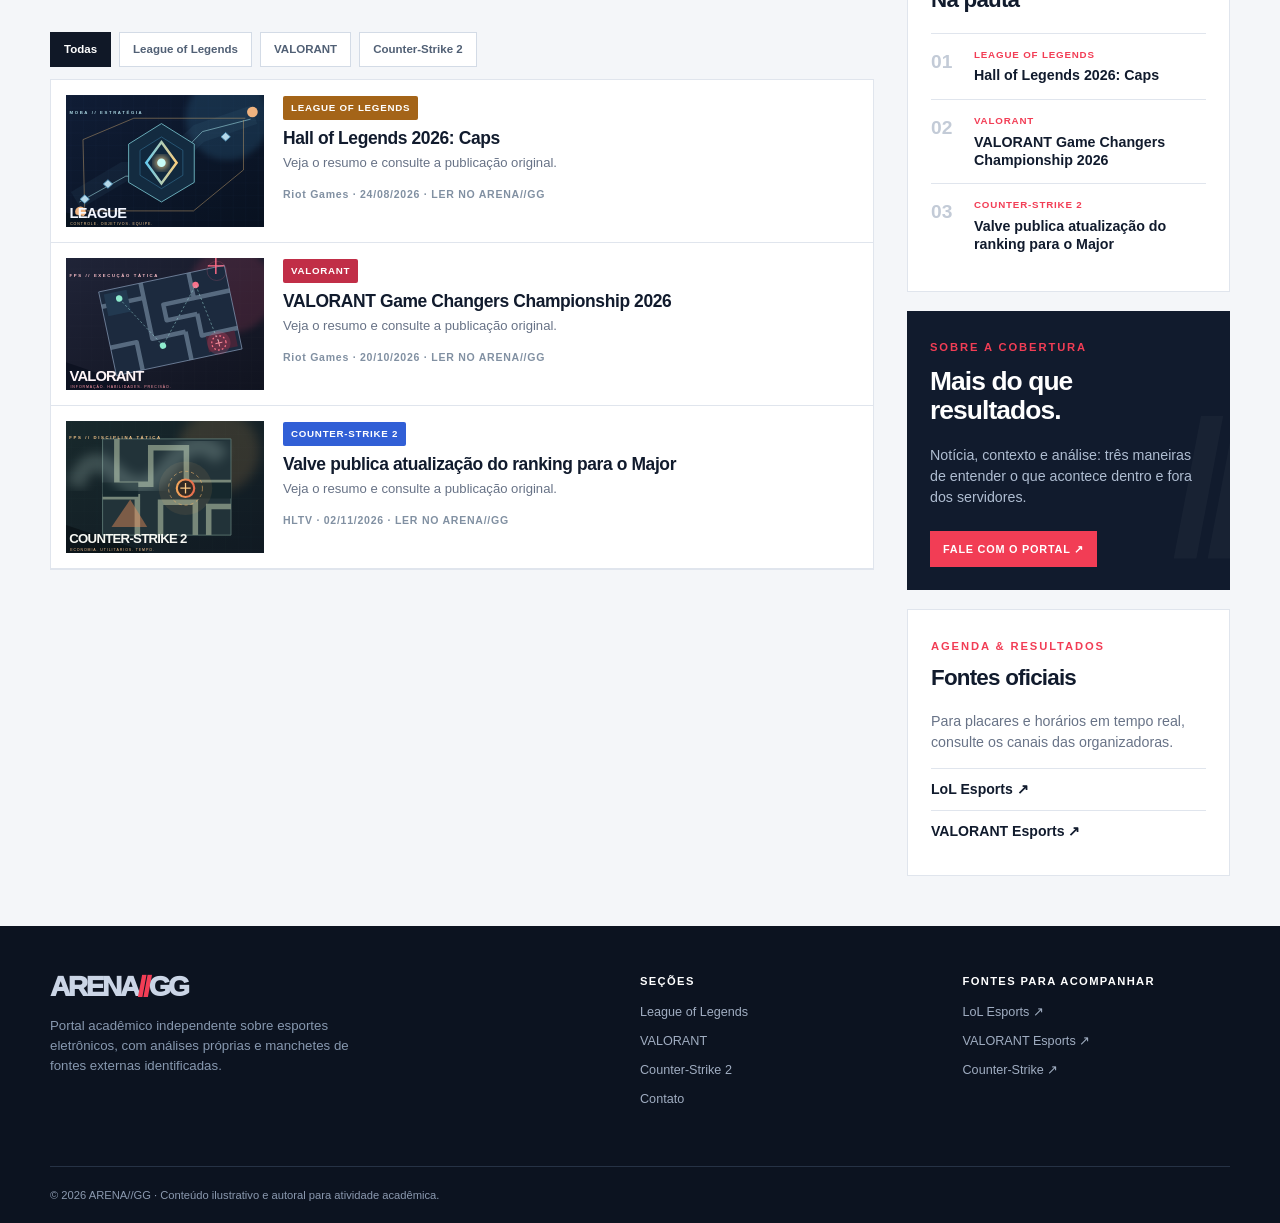
==== commit 7cfb5926: "Rename index-1.html to index.html" ====
--- a/index.html
+++ b/index.html
@@ -1,10 +1,50 @@
 <!DOCTYPE html>
-<html lang="pt-BR"><head><meta charset="UTF-8"><meta name="viewport" content="width=device-width,initial-scale=1"><meta name="theme-color" content="#101827"><meta name="description" content="Portal acadêmico de notícias e análises de League of Legends, VALORANT e Counter-Strike 2."><title>Início · Notícias de esports | ARENA//GG</title><link rel="stylesheet" href="style.css"><script src="script.js" defer></script></head>
+<html lang="pt-BR"><head><meta charset="UTF-8"><meta name="viewport" content="width=device-width,initial-scale=1"><meta name="theme-color" content="#101827"><meta name="description" content="Portal acadêmico de notícias e análises de League of Legends, VALORANT e Counter-Strike 2."><title>Início · Notícias de esports | ARENA//GG</title><link rel="stylesheet" href="style.css"><script src="script.js" defer></script><style>
+  .departments--featured{padding:22px 0 42px}
+  .departments-intro{font-size:.92rem;color:#657084;margin:-6px 0 19px;max-width:740px}
+  .departments--featured .departments-grid a{background:#fff;border:1px solid #e0e5ed;border-top:4px solid #f23d55;padding:14px 14px 20px;min-height:0;box-shadow:0 4px 18px rgba(17,27,45,.05)}
+  .departments--featured .departments-grid a:nth-child(2){border-top-color:#4b62de}
+  .departments--featured .departments-grid a:nth-child(3){border-top-color:#efac3b}
+  .departments--featured .department-cover{display:block;width:100%;height:148px;object-fit:cover;background:#142139;margin-bottom:16px}
+  .departments--featured .departments-grid strong{margin:8px 0;font-size:1.15rem}
+  .departments--featured .department-excerpt{color:#657084;font-size:.82rem;line-height:1.55;margin:0 0 14px;min-height:58px}
+  .departments--featured .departments-grid small{font-weight:800;color:#3758c4;letter-spacing:.035em}
+  @media(max-width:610px){.departments--featured{padding:14px 0 32px}.departments--featured .department-cover{height:170px}.departments--featured .department-excerpt{min-height:0}}
+</style></head>
 <body><a class="skip" href="#conteudo">Pular para o conteúdo principal</a>
 <div class="topline"><div class="shell top-inner"><span><span class="red-dot"></span> EDIÇÃO ESPECIAL · NOVEMBRO DE 2026</span><span>NOTÍCIAS, ANÁLISES E CULTURA COMPETITIVA</span></div></div>
 <header class="site-header"><div class="shell head-row"><a class="logo" href="index.html" aria-label="ARENA GG - página inicial">ARENA<span>//</span>GG<small>O COMPETITIVO EM PAUTA</small></a><div class="header-caption"><strong>DO SERVIDOR À ARENA.</strong><small>UM OLHAR SOBRE OS ESPORTS</small></div><button class="menu-toggle" data-menu-toggle aria-expanded="false" aria-controls="nav-principal">MENU ☰</button></div>
 <nav class="nav-strip" aria-label="Menu principal"><div class="shell nav-inner" id="nav-principal"><a href="index.html" aria-current="page">Início</a><a href="league-of-legends.html">League of Legends</a><a href="valorant.html">VALORANT</a><a href="counter-strike-2.html">Counter-Strike 2</a><a href="contato.html">Contato</a></div></nav></header>
-<main id="conteudo"><section class="shell intro-strip"><div><span class="section-brow">O QUE ESTÁ EM JOGO</span><h1>A informação também entra em campo.</h1><p>O ARENA//GG reúne reportagens explicativas, análises e destaques do universo dos e-sports. Descubra o que está por trás dos maiores campeonatos, dos confrontos decisivos e das estratégias que movimentam o competitivo.</p></div><div class="edition-stamp"><span>ARENA//GG</span><strong>EDIÇÃO<br>01</strong><small>PORTAL EXPERIMENTAL</small></div></section>
+<main id="conteudo"><section class="shell intro-strip"><div><span class="section-brow">O QUE ESTÁ EM JOGO</span><h1>A informação também entra em campo.</h1><p>O ARENA//GG é um blog de e-sports com notícias, reportagens autorais, análises e resultados de partidas. Acompanhe as manchetes do competitivo e acesse os três destaques abaixo: League of Legends, VALORANT e Counter-Strike 2.</p></div><div class="edition-stamp"><span>ARENA//GG</span><strong>EDIÇÃO<br>01</strong><small>PORTAL EXPERIMENTAL</small></div></section>
+<section class="shell departments departments--featured" aria-labelledby="conteudos-destaque">
+  <div class="section-heading">
+    <div><span class="section-brow">ESCOLHA UMA EDITORIA</span><h2 id="conteudos-destaque">Conteúdos em destaque</h2></div>
+  </div>
+  <p class="departments-intro">Explore nossos três temas principais. Cada imagem leva diretamente à página do conteúdo selecionado.</p>
+  <div class="departments-grid">
+    <a href="league-of-legends.html" aria-label="Acessar a página League of Legends">
+      <img class="department-cover" src="assets/league.svg" alt="Arte editorial de League of Legends, com arena e objetivos do jogo" width="1200" height="740">
+      <span>01 / MOBA</span>
+      <strong>LEAGUE OF LEGENDS</strong>
+      <p class="department-excerpt">Acompanhe o Worlds, os principais times e análises de estratégias, drafts e macrojogo.</p>
+      <small>VISITAR PÁGINA DE LOL ↗</small>
+    </a>
+    <a href="valorant.html" aria-label="Acessar a página VALORANT">
+      <img class="department-cover" src="assets/valorant.svg" alt="Arte editorial de VALORANT mostrando um mapa tático" width="1200" height="740">
+      <span>02 / FPS TÁTICO</span>
+      <strong>VALORANT</strong>
+      <p class="department-excerpt">Notícias do circuito profissional, equipes, agentes e estratégias para dominar o mapa.</p>
+      <small>VISITAR PÁGINA DE VALORANT ↗</small>
+    </a>
+    <a href="counter-strike-2.html" aria-label="Acessar a página Counter-Strike 2">
+      <img class="department-cover" src="assets/counter-strike.svg" alt="Arte editorial de Counter-Strike 2 mostrando elementos de mapas e combate" width="1200" height="740">
+      <span>03 / FPS TÁTICO</span>
+      <strong>COUNTER-STRIKE 2</strong>
+      <p class="department-excerpt">Cobertura de torneios, resultados e análises sobre mapas, economia e execução tática.</p>
+      <small>VISITAR PÁGINA DE CS2 ↗</small>
+    </a>
+  </div>
+</section>
 <section class="shell news-feature" aria-labelledby="manchetes"><div class="section-heading"><div><span class="section-brow">DESTAQUES DA REDAÇÃO</span><h2 id="manchetes">Na manchete</h2></div><span class="date-label">03 NOV 2026 · EDIÇÃO DEMONSTRATIVA</span></div>
 <div class="lead-grid">
 <article class="lead-main"><a class="lead-image" href="league-of-legends.html"><img src="assets/league.svg" alt="Ilustração editorial de arena de League of Legends com rotas e objetivos" width="1200" height="740"><span class="image-shade"></span><div class="lead-caption"><span class="category cat-lol">LEAGUE OF LEGENDS</span><h3>Worlds 2026: por que cada decisão pesa ainda mais nos playoffs</h3><p>Com o torneio na reta decisiva, macrojogo, adaptação e pressão emocional fazem toda a diferença.</p><span class="read-marker">LER ANÁLISE <span aria-hidden="true">↗</span></span></div></a></article>
@@ -35,5 +75,5 @@
 <aside class="sidebar" aria-label="Outras informações do portal"><div class="side-module"><span class="section-brow">RADAR COMPETITIVO</span><h2>Na pauta</h2><div class="radar"><span class="radar-num">01</span><div><span>LEAGUE OF LEGENDS</span><a href="league-of-legends.html">A pressão dos playoffs do Mundial</a></div></div><div class="radar"><span class="radar-num">02</span><div><span>VALORANT</span><a href="valorant.html">Estratégia e tomada de espaço</a></div></div><div class="radar"><span class="radar-num">03</span><div><span>COUNTER-STRIKE 2</span><a href="counter-strike-2.html">Decisões de compra e economia</a></div></div></div>
 <div class="side-module side-dark"><span class="section-brow">SOBRE A COBERTURA</span><h2>Mais do que resultados.</h2><p>Notícia, contexto e análise: três maneiras de entender o que acontece dentro e fora dos servidores.</p><a href="contato.html">FALE COM O PORTAL ↗</a></div>
 <div class="side-module"><span class="section-brow">AGENDA & RESULTADOS</span><h2>Fontes oficiais</h2><p>Para placares e horários em tempo real, consulte os canais das organizadoras.</p><a class="side-link" href="https://lolesports.com/pt-BR" target="_blank" rel="noopener noreferrer">LoL Esports ↗</a><a class="side-link" href="https://valorantesports.com/pt-BR" target="_blank" rel="noopener noreferrer">VALORANT Esports ↗</a></div></aside></section>
-<section class="shell departments"><div class="section-heading"><div><span class="section-brow">EXPLORE A COBERTURA</span><h2>Por modalidade</h2></div></div><div class="departments-grid"><a href="league-of-legends.html"><span>01 / MOBA</span><strong>LEAGUE OF LEGENDS</strong><small>Worlds, equipes e macrojogo ↗</small></a><a href="valorant.html"><span>02 / FPS TÁTICO</span><strong>VALORANT</strong><small>Agentes, estratégias e partidas ↗</small></a><a href="counter-strike-2.html"><span>03 / FPS TÁTICO</span><strong>COUNTER-STRIKE 2</strong><small>Economia, mapas e execuções ↗</small></a></div></section></main>
-<footer class="footer"><div class="shell foot-grid"><div><a href="index.html" class="logo foot-logo">ARENA<span>//</span>GG</a><p>Portal acadêmico independente sobre esportes eletrônicos, com análises próprias e manchetes de fontes externas identificadas.</p></div><div><strong>SEÇÕES</strong><a href="league-of-legends.html">League of Legends</a><a href="valorant.html">VALORANT</a><a href="counter-strike-2.html">Counter-Strike 2</a><a href="contato.html">Contato</a></div><div><strong>FONTES PARA ACOMPANHAR</strong><a href="https://lolesports.com/pt-BR" target="_blank" rel="noopener noreferrer">LoL Esports ↗</a><a href="https://valorantesports.com/pt-BR" target="_blank" rel="noopener noreferrer">VALORANT Esports ↗</a><a href="https://www.counter-strike.net/" target="_blank" rel="noopener noreferrer">Counter-Strike ↗</a></div></div><div class="shell foot-bottom">© 2026 ARENA//GG · Conteúdo ilustrativo e autoral para atividade acadêmica.</div></footer></body></html>+</main>
+<footer class="footer"><div class="shell foot-grid"><div><a href="index.html" class="logo foot-logo">ARENA<span>//</span>GG</a><p>Portal acadêmico independente sobre esportes eletrônicos, com análises próprias e manchetes de fontes externas identificadas.</p></div><div><strong>SEÇÕES</strong><a href="league-of-legends.html">League of Legends</a><a href="valorant.html">VALORANT</a><a href="counter-strike-2.html">Counter-Strike 2</a><a href="contato.html">Contato</a></div><div><strong>FONTES PARA ACOMPANHAR</strong><a href="https://lolesports.com/pt-BR" target="_blank" rel="noopener noreferrer">LoL Esports ↗</a><a href="https://valorantesports.com/pt-BR" target="_blank" rel="noopener noreferrer">VALORANT Esports ↗</a><a href="https://www.counter-strike.net/" target="_blank" rel="noopener noreferrer">Counter-Strike ↗</a></div></div><div class="shell foot-bottom">© 2026 ARENA//GG · Conteúdo ilustrativo e autoral para atividade acadêmica.</div></footer></body></html>
